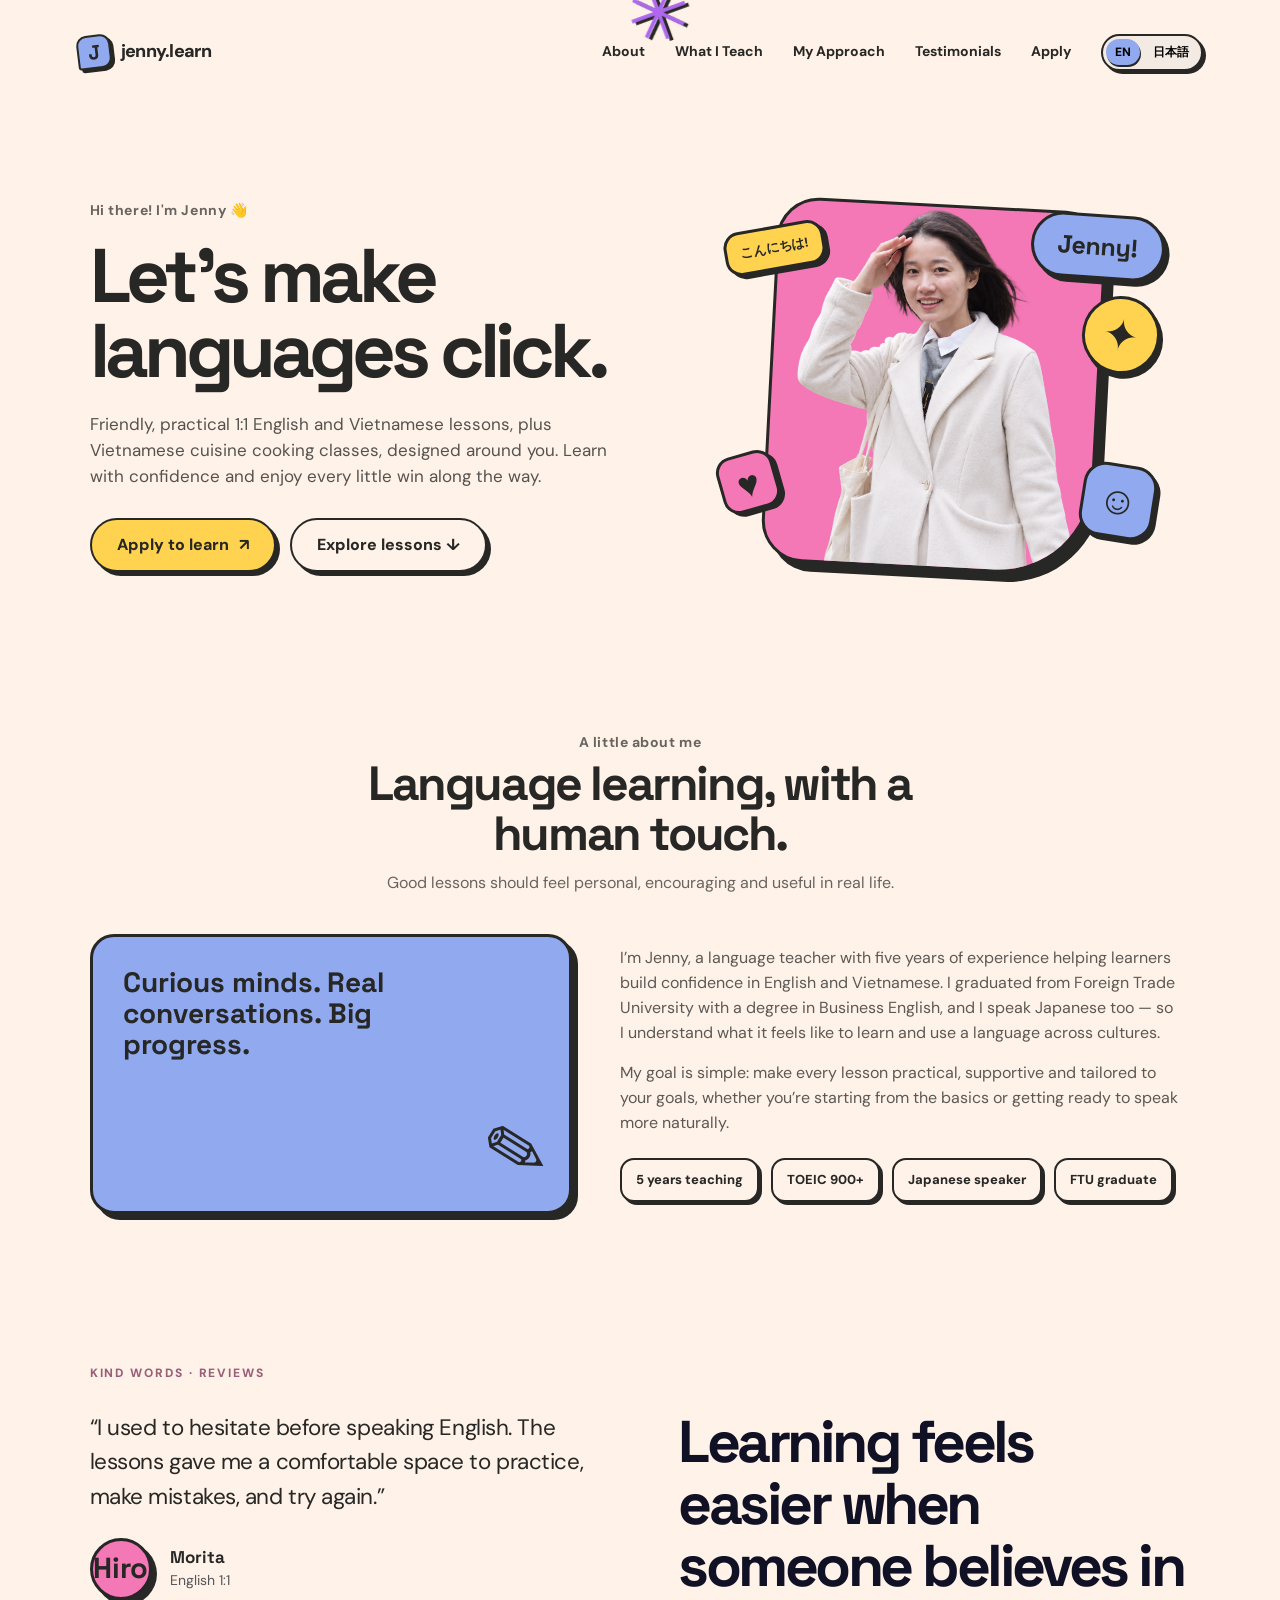
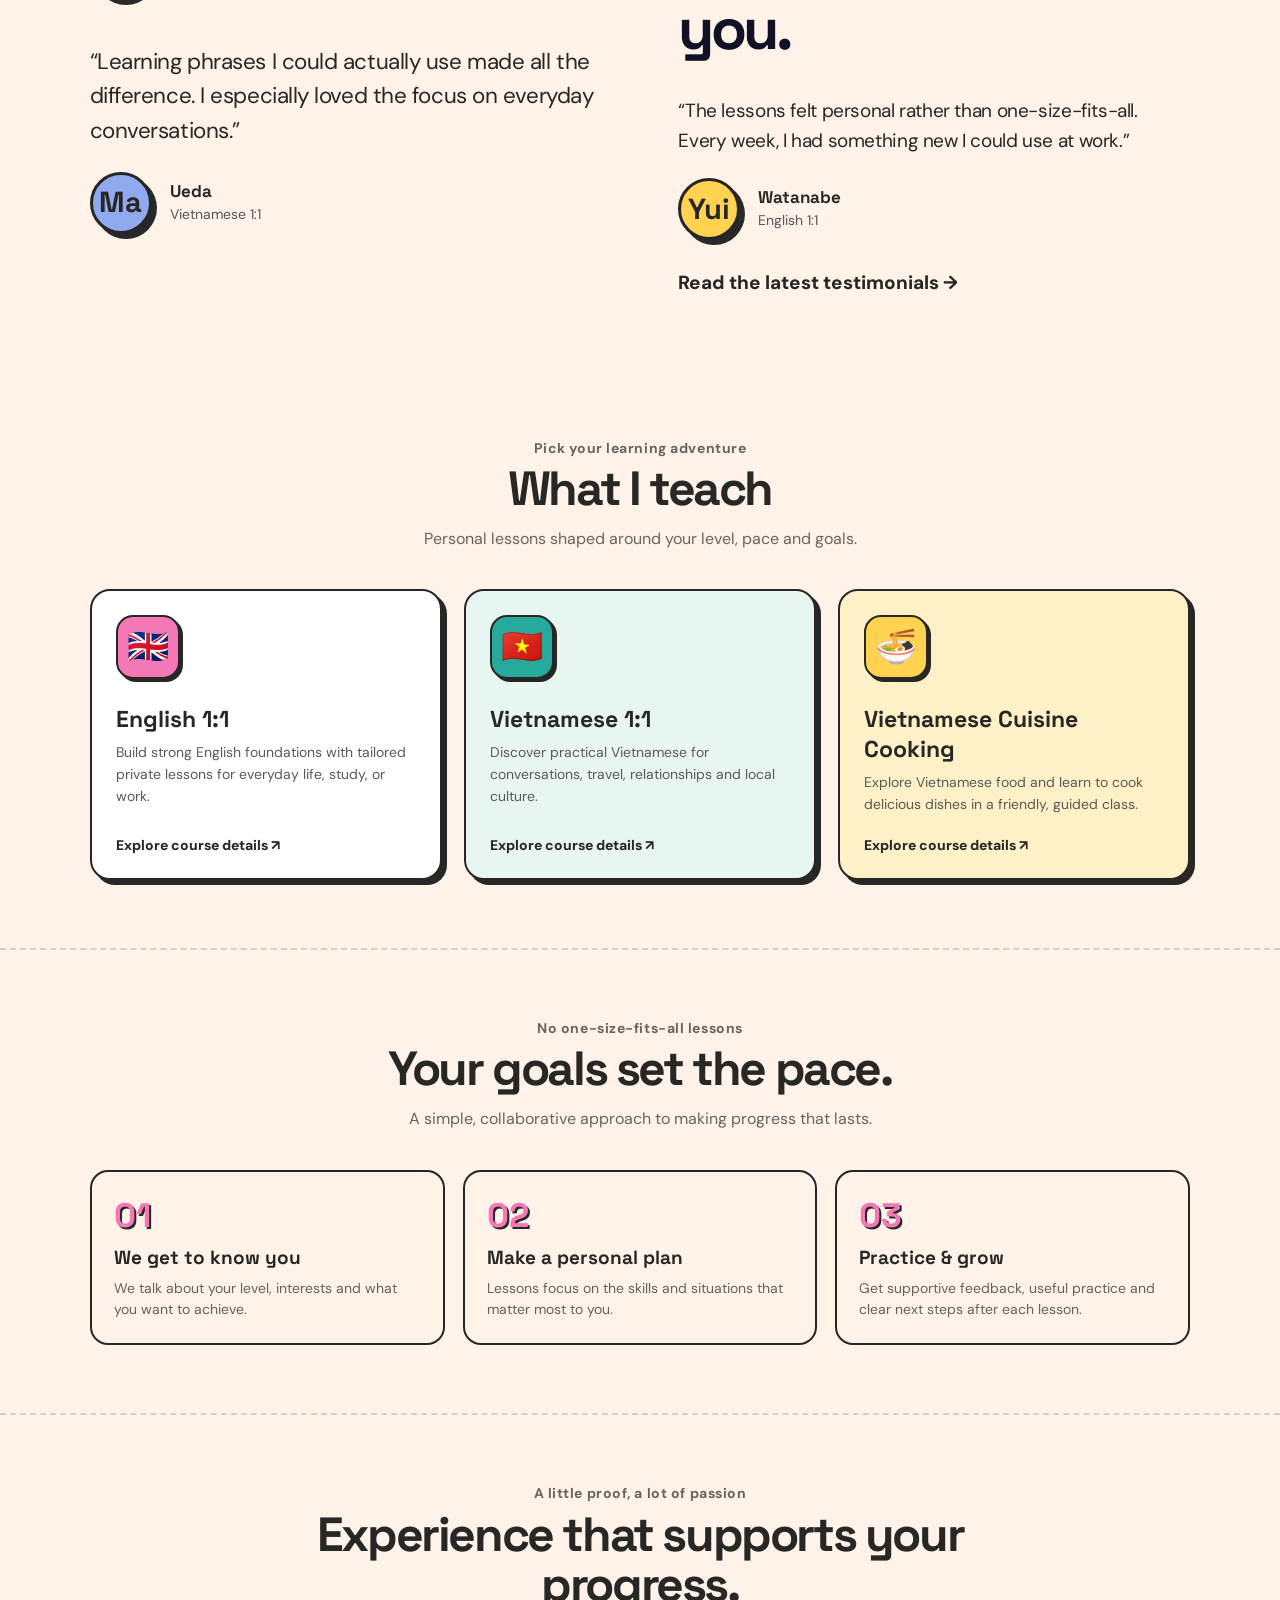
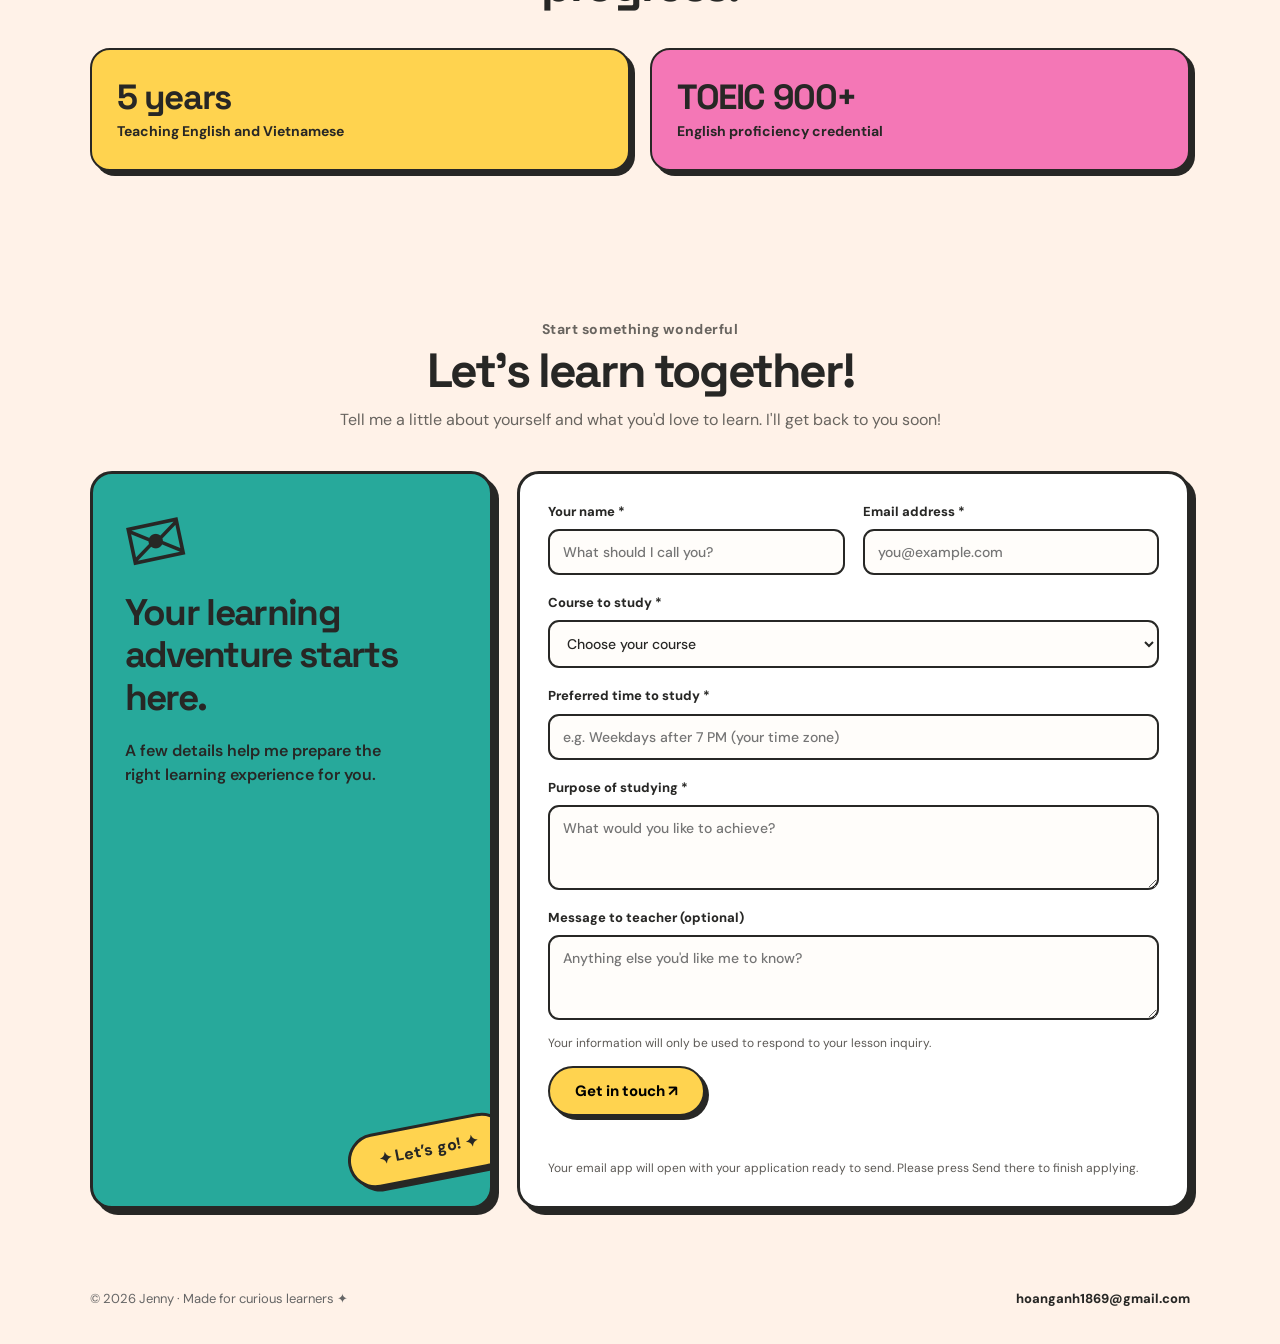
==== index.html @ 52e464a5 "first commit" ====
<!doctype html>
<html lang="en">
<head>
<meta charset="utf-8">
<meta name="viewport" content="width=device-width, initial-scale=1">
<meta name="theme-color" content="#fff2e8">
<meta name="description" content="Personal English and Vietnamese lessons with Jenny — practical, encouraging 1:1 language learning.">
<title>Jenny — Learn with confidence</title>
<link rel="preconnect" href="https://fonts.googleapis.com">
<link rel="preconnect" href="https://fonts.gstatic.com" crossorigin>
<link href="https://fonts.googleapis.com/css2?family=DM+Sans:wght@400;500;600;700;800&family=Space+Grotesk:wght@400;500;600;700&display=swap" rel="stylesheet">
<link rel="stylesheet" href="style.css">
</head>
<body>
<div class="site-shell">
  <div class="decor decor-left">✳</div><div class="decor decor-right"></div>
  <header class="site-header"><div class="header-orbit" aria-hidden="true">✳</div>
    <a class="brand" href="#home" aria-label="Jenny home"><span class="brand-mark">J</span><span>jenny.learn</span></a>
    <button class="menu-toggle" aria-expanded="false" aria-controls="nav">Menu ☰</button>
    <nav id="nav">
      <a href="#about" data-i18n="navAbout">About</a><a href="#courses" data-i18n="navCourses">What I Teach</a><a href="#approach" data-i18n="navApproach">My Approach</a><a href="#testimonials" data-i18n="navTestimonials">Testimonials</a><a href="#contact" data-i18n="navContact">Apply</a><div class="lang-switch" role="group" aria-label="Language"><button type="button" class="lang-btn active" data-lang="en" aria-pressed="true">EN</button><button type="button" class="lang-btn" data-lang="ja" aria-pressed="false">日本語</button></div>
    </nav>
  </header>

  <main>
    <section class="hero" id="home">
      <div class="hero-content reveal">
        <div class="eyebrow" data-i18n="heroEyebrow">Hi there! I'm Jenny 👋</div>
        <h1><span data-i18n="heroTitle">Let’s make languages click.</span></h1>
        <p class="hero-copy" data-i18n="heroCopy">Friendly, practical 1:1 English and Vietnamese lessons, plus Vietnamese cuisine cooking classes, designed around you. Learn with confidence and enjoy every little win along the way.</p>
        <div class="actions">
          <a class="btn btn-primary" href="#contact"><span data-i18n="heroCTA">Apply to learn</span> <span>↗</span></a>
          <a class="btn btn-secondary" href="#courses"><span data-i18n="heroExplore">Explore lessons ↓</span></a>
        </div>
      </div>
      <div class="hero-art reveal">
        <div class="name-pill">Jenny!</div>
        <div class="photo-frame">
          <img src="assets/jenny-autumn.png" alt="Jenny in an autumn park" class="hero-photo" loading="eager">
        </div>
        <!-- <div class="sticker sticker-book" aria-hidden="true">ABC</div> -->
        <div class="sticker sticker-star" aria-hidden="true">✦</div>
        <div class="sticker sticker-smile" aria-hidden="true">☺</div><div class="sticker sticker-heart" aria-hidden="true">♥</div><div class="sticker sticker-bubble" aria-hidden="true">こんにちは!</div>
      </div>
    </section>

    <section class="section reveal" id="about">
      <div class="section-heading"><div class="eyebrow" data-i18n="aboutEyebrow">A little about me</div><h2 data-i18n="aboutTitle">Language learning, with a human touch.</h2><p data-i18n="aboutSubtitle">Good lessons should feel personal, encouraging and useful in real life.</p></div>
      <div class="about-grid">
        <div class="about-note"><h3 data-i18n="aboutCard">Curious minds. Real conversations. Big progress.</h3><div class="scribble" aria-hidden="true">✎</div></div>
        <div class="about-text">
          <p data-i18n="aboutP1">I’m Jenny, a language teacher with five years of experience helping learners build confidence in English and Vietnamese. I graduated from Foreign Trade University with a degree in Business English, and I speak Japanese too — so I understand what it feels like to learn and use a language across cultures.</p>
          <p data-i18n="aboutP2">My goal is simple: make every lesson practical, supportive and tailored to your goals, whether you’re starting from the basics or getting ready to speak more naturally.</p>
          <div class="facts"><span class="fact" data-i18n="fact1">5 years teaching</span><span class="fact">TOEIC 900+</span><span class="fact" data-i18n="fact3">Japanese speaker</span><span class="fact" data-i18n="fact4">FTU graduate</span></div>
        </div>
      </div>
    </section>

    <section class="section testimonials-section reveal" id="testimonials">
      <div class="testimonials-kicker" data-i18n="reviewsKicker">KIND WORDS · REVIEWS</div>
      <div class="testimonials-layout">
        <div class="review-list" id="homeReviews"></div>
        <div class="review-feature">
          <h2 data-i18n="reviewsHeadline">Learning feels easier when someone believes in you.</h2>
          <div class="featured-review" id="featuredReview"></div>
          <a class="text-arrow" href="testimonials.html" data-i18n="reviewsLink">Read the latest testimonials →</a>
        </div>
      </div>
    </section>


    <section class="section reveal" id="courses">
      <div class="section-heading"><div class="eyebrow" data-i18n="coursesEyebrow">Pick your learning adventure</div><h2 data-i18n="coursesTitle">What I teach</h2><p data-i18n="coursesSubtitle">Personal lessons shaped around your level, pace and goals.</p></div>
      <div class="course-grid">
        <article class="course"><div class="course-icon">🇬🇧</div><h3 data-i18n="englishTitle">English 1:1</h3><p data-i18n="englishDesc">Build strong English foundations with tailored private lessons for everyday life, study, or work.</p><button type="button" data-course="english" class="course-open" aria-haspopup="dialog" aria-controls="courseDialog" data-i18n="courseDetails">Explore course details ↗</button></article>
        <article class="course"><div class="course-icon">🇻🇳</div><h3 data-i18n="vietnameseTitle">Vietnamese 1:1</h3><p data-i18n="vietnameseDesc">Discover practical Vietnamese for conversations, travel, relationships and local culture.</p><button type="button" data-course="vietnamese" class="course-open" aria-haspopup="dialog" aria-controls="courseDialog" data-i18n="courseDetails">Explore course details ↗</button></article>
        <article class="course"><div class="course-icon">🍜</div><h3 data-i18n="cookingTitle">Vietnamese Cuisine Cooking</h3><p data-i18n="cookingDesc">Explore Vietnamese food and learn to cook delicious dishes in a friendly, guided class.</p><button type="button" data-course="cooking" class="course-open" aria-haspopup="dialog" aria-controls="courseDialog" data-i18n="courseDetails">Explore course details ↗</button></article>
      </div>
    </section>

    <section class="section method reveal" id="approach">
      <div class="section-heading"><div class="eyebrow" data-i18n="methodEyebrow">No one-size-fits-all lessons</div><h2 data-i18n="methodTitle">Your goals set the pace.</h2><p data-i18n="methodSubtitle">A simple, collaborative approach to making progress that lasts.</p></div>
      <div class="method-grid">
        <article class="method-item"><div class="method-number">01</div><h3 data-i18n="method1Title">We get to know you</h3><p data-i18n="method1Desc">We talk about your level, interests and what you want to achieve.</p></article>
        <article class="method-item"><div class="method-number">02</div><h3 data-i18n="method2Title">Make a personal plan</h3><p data-i18n="method2Desc">Lessons focus on the skills and situations that matter most to you.</p></article>
        <article class="method-item"><div class="method-number">03</div><h3 data-i18n="method3Title">Practice & grow</h3><p data-i18n="method3Desc">Get supportive feedback, useful practice and clear next steps after each lesson.</p></article>
      </div>
    </section>

    <section class="section reveal">
      <div class="section-heading"><div class="eyebrow" data-i18n="proofEyebrow">A little proof, a lot of passion</div><h2 data-i18n="proofTitle">Experience that supports your progress.</h2></div>
      <div class="credentials">
        <div class="credential"><strong data-i18n="years">5 years</strong><span data-i18n="teaching">Teaching English and Vietnamese</span></div>
        <div class="credential"><strong>TOEIC 900+</strong><span data-i18n="toeic">English proficiency credential</span></div>
      </div>
    </section>


    <section class="application-section section reveal" id="contact">
      <div class="section-heading"><div class="eyebrow" data-i18n="applyEyebrow">Start something wonderful</div><h2 data-i18n="applyTitle">Let's learn together!</h2><p data-i18n="applySubtitle">Tell me a little about yourself and what you'd love to learn. I'll get back to you soon!</p></div>
      <div class="application-layout">
        <aside class="application-aside"><div class="aside-doodle" aria-hidden="true">✉</div><h3 data-i18n="asideTitle">Your learning adventure starts here.</h3><p data-i18n="asideDesc">A few details help me prepare the right learning experience for you.</p><div class="aside-sticker" data-i18n="asideSticker">✦ Let's go! ✦</div></aside>
        <form id="applicationForm" class="application-form" novalidate>
          <div class="form-grid">
            <label class="field"><span data-i18n="labelName">Your name *</span><input type="text" name="student_name" autocomplete="name" required maxlength="100" data-placeholder="namePlaceholder" placeholder="What should I call you?"></label>
            <label class="field"><span data-i18n="labelEmail">Email address *</span><input type="email" name="student_email" autocomplete="email" required maxlength="254" data-placeholder="emailPlaceholder" placeholder="you@example.com"></label>
            <label class="field full"><span data-i18n="labelCourse">Course to study *</span><select name="course" id="courseSelect" required><option value="" data-i18n="chooseCourse">Choose your course</option><option value="english" data-i18n="englishTitle">English 1:1</option><option value="vietnamese" data-i18n="vietnameseTitle">Vietnamese 1:1</option><option value="cooking" data-i18n="cookingTitle">Vietnamese Cuisine Cooking</option></select></label>
            <label class="field full"><span data-i18n="labelTime">Preferred time to study *</span><input type="text" name="preferred_time" required maxlength="150" data-placeholder="timePlaceholder" placeholder="e.g. Weekdays after 7 PM (your time zone)"></label>
            <label class="field full"><span data-i18n="labelPurpose">Purpose of studying *</span><textarea name="purpose" required maxlength="2000" rows="3" data-placeholder="purposePlaceholder" placeholder="What would you like to achieve?"></textarea></label>
            <label class="field full"><span data-i18n="labelMessage">Message to teacher (optional)</span><textarea name="message" maxlength="3000" rows="3" data-placeholder="messagePlaceholder" placeholder="Anything else you'd like me to know?"></textarea></label>
          </div>
          <p class="form-privacy" data-i18n="formPrivacy">Your information will only be used to respond to your lesson inquiry.</p>
          <button type="submit" class="btn btn-primary submit-btn"><span data-i18n="submit">Get in touch ↗</span></button>
          <p id="formStatus" class="form-status" role="status" aria-live="polite"></p>
          <p class="form-note" data-i18n="formNote">Your email app will open with your application ready to send. Please press Send there to finish applying.</p>
        </form>
      </div>
    </section>
    <dialog class="course-dialog" id="courseDialog" aria-labelledby="courseDialogTitle">
      <button type="button" class="dialog-close" id="closeCourseDialog" aria-label="Close">×</button>
      <div class="dialog-tag" data-i18n="dialogTag">LET'S LEARN TOGETHER ✦</div>
      <div class="dialog-emoji" id="courseDialogEmoji" aria-hidden="true">✦</div>
      <h2 id="courseDialogTitle"></h2>
      <p id="courseDialogIntro"></p>
      <h3 data-i18n="dialogLearn">What we'll explore</h3>
      <ul id="courseDialogTopics"></ul>
      <h3 data-i18n="dialogFor">Who is it for?</h3>
      <p id="courseDialogAudience"></p>
      <p class="dialog-note" data-i18n="dialogNote">Lesson plans are tailored to your goals. Schedule and pricing are confirmed directly with Jenny.</p>
      <a href="#contact" class="btn btn-primary" id="dialogApply" data-i18n="dialogApply">Apply for this course ↗</a>
    </dialog>
  </main>
  <footer><span>© <span id="year"></span> Jenny · <span data-i18n="footer">Made for curious learners ✦</span></span><a href="mailto:Haoanh221197@gmail.com">hoanganh1869@gmail.com</a></footer>
</div>
<script src="script.js" defer></script>
</body>
</html>
---- style.css ----
:root{
 --cream:#fff2e8;--paper:#fffdfa;--ink:#272725;--blue:#91a9ef;--pink:#f477b6;
 --teal:#27a99b;--yellow:#ffd34f;--purple:#ad68ef;--line:3px solid var(--ink);
 --shadow:6px 6px 0 var(--ink);--round:24px;
}
*{box-sizing:border-box}
html{scroll-behavior:smooth}
body{margin:0;background:var(--cream);color:var(--ink);font-family:"DM Sans",sans-serif;line-height:1.55;overflow-x:hidden}
a{color:inherit}
button,a{-webkit-tap-highlight-color:transparent}
.site-shell{width:min(1160px,calc(100% - 44px));margin:68px auto 34px;background:var(--paper);border:var(--line);border-radius:30px;position:relative;z-index:1}
header{height:88px;padding:0 7.5%;display:flex;align-items:center;justify-content:space-between;gap:20px}
.brand{display:flex;align-items:center;gap:10px;text-decoration:none;font-weight:800;letter-spacing:-.04em}
.brand-mark{width:34px;height:34px;display:grid;place-items:center;background:var(--blue);border:2px solid var(--ink);border-radius:10px 10px 10px 3px;box-shadow:3px 3px 0 var(--ink);font-family:"Space Grotesk";font-size:20px;transform:rotate(-7deg)}
nav{display:flex;gap:30px;align-items:center}
nav a{text-decoration:none;font-weight:700;font-size:14px;position:relative}
nav a:after{content:"";position:absolute;left:0;bottom:-5px;width:0;height:3px;background:var(--pink);transition:width .22s}
nav a:hover:after{width:100%}
.menu-toggle{display:none;background:var(--yellow);border:2px solid var(--ink);border-radius:12px;padding:8px 12px;font-weight:800}
.hero{min-height:560px;padding:74px 7.5% 70px;display:grid;grid-template-columns:1.04fr .96fr;align-items:center;gap:34px}
.eyebrow{font-weight:700;color:#68645f;letter-spacing:.04em;font-size:14px}
h1,h2,h3,p{margin-top:0}
h1{font-family:"Space Grotesk",sans-serif;font-size:clamp(48px,6.1vw,76px);line-height:.99;letter-spacing:-.065em;margin:17px 0 22px;max-width:600px}
h1 .highlight{position:relative;white-space:nowrap;z-index:0}
h1 .highlight:after{content:"";position:absolute;z-index:-1;left:-3px;right:-5px;bottom:2px;height:20px;background:var(--yellow);transform:rotate(-1.5deg)}
.hero-copy{font-size:17px;max-width:520px;color:#55534f}
.hero-copy strong{color:var(--ink)}
.actions{display:flex;gap:14px;align-items:center;flex-wrap:wrap;margin-top:28px}
.btn{display:inline-flex;align-items:center;justify-content:center;gap:10px;text-decoration:none;border:2.5px solid var(--ink);border-radius:999px;padding:13px 25px;font-weight:800;box-shadow:4px 4px 0 var(--ink);transition:transform .18s,box-shadow .18s}
.btn:hover{transform:translate(3px,3px);box-shadow:1px 1px 0 var(--ink)}
.btn-primary{background:var(--yellow)}
.btn-secondary{background:var(--paper)}
.hero-art{min-height:390px;position:relative;display:grid;place-items:center}
.photo-frame{width:min(330px,78%);height:365px;background:var(--pink);border:var(--line);border-radius:34px 34px 90px 34px;box-shadow:9px 9px 0 var(--ink);transform:rotate(3deg);overflow:hidden;position:relative;display:grid;place-items:center}
.photo-frame iframe{width:100%;height:100%;border:0;background:#f8d7e8}
.photo-fallback{position:absolute;inset:0;display:flex;align-items:center;justify-content:center;flex-direction:column;text-align:center;padding:24px;background:linear-gradient(145deg,#f7a7d2,#f477b6);pointer-events:none}
.photo-fallback .initial{font-family:"Space Grotesk";font-size:100px;line-height:1;font-weight:700;color:var(--paper);text-shadow:5px 5px 0 var(--ink)}
.photo-fallback small{font-weight:700;margin-top:12px}
.sticker{position:absolute;border:var(--line);box-shadow:4px 4px 0 var(--ink);display:grid;place-items:center;z-index:2;animation:float 4.5s ease-in-out infinite}
.sticker-star{width:78px;height:78px;background:var(--yellow);border-radius:50%;font-size:43px;right:1%;top:14%;transform:rotate(12deg)}
.sticker-book{width:86px;height:72px;background:var(--teal);border-radius:18px;left:0;top:28%;font-size:38px;transform:rotate(-9deg);animation-delay:-1s}
.sticker-smile{width:74px;height:74px;background:var(--blue);border-radius:22px;bottom:4%;right:4%;font-size:39px;transform:rotate(9deg);animation-delay:-2s}
.name-pill{position:absolute;top:2%;right:-2%;background:var(--blue);border:var(--line);border-radius:999px;padding:10px 24px;font-family:"Space Grotesk";font-size:25px;font-weight:700;box-shadow:5px 5px 0 var(--ink);transform:rotate(4deg);z-index:3}
@keyframes float{0%,100%{translate:0 0}50%{translate:0 -11px}}
.section{padding:68px 7.5%}
.section-heading{text-align:center;margin:0 auto 38px;max-width:650px}
.section-heading .eyebrow{margin-bottom:5px}
h2{font-family:"Space Grotesk";font-size:clamp(34px,4vw,48px);letter-spacing:-.05em;line-height:1.05;margin-bottom:12px}
.section-heading p{color:#68645f;margin-bottom:0}
.about-grid{display:grid;grid-template-columns:.9fr 1.1fr;gap:28px;align-items:stretch}
.about-note{background:var(--blue);border:var(--line);border-radius:var(--round);box-shadow:var(--shadow);padding:30px;position:relative;overflow:hidden}
.about-note h3{font:700 28px "Space Grotesk";line-height:1.1;max-width:300px}
.about-note .scribble{font-size:76px;position:absolute;right:20px;bottom:0;transform:rotate(-13deg)}
.about-text{padding:12px 10px 12px 20px}
.about-text p{color:#5c5955}
.facts{display:flex;gap:12px;flex-wrap:wrap;margin-top:22px}
.fact{background:var(--paper);border:2px solid var(--ink);border-radius:14px;padding:10px 14px;font-size:13px;font-weight:800;box-shadow:3px 3px 0 var(--ink)}
.course-grid{display:grid;grid-template-columns:repeat(3,1fr);gap:22px}
.course{min-height:280px;background:white;border:2.5px solid var(--ink);border-radius:20px;box-shadow:5px 5px 0 var(--ink);padding:24px;display:flex;flex-direction:column;transition:transform .2s,box-shadow .2s}
.course:hover{transform:translateY(-7px) rotate(-.5deg);box-shadow:8px 12px 0 var(--ink)}
.course:nth-child(2){background:#e8f6f2}.course:nth-child(3){background:#fff1c7}
.course-icon{width:64px;height:64px;border:2px solid var(--ink);border-radius:17px;display:grid;place-items:center;font-size:34px;box-shadow:3px 3px 0 var(--ink);margin-bottom:25px;background:var(--pink)}
.course:nth-child(2) .course-icon{background:var(--teal)}.course:nth-child(3) .course-icon{background:var(--yellow)}
.course h3{font:700 23px "Space Grotesk";margin-bottom:8px}
.course p{font-size:14px;color:#5c5955;margin-bottom:20px}
.course a{margin-top:auto;font-size:14px;font-weight:800;text-decoration:none}
.method{background:#f7f4f0;border-top:2px dashed #d7d0c8;border-bottom:2px dashed #d7d0c8}
.method-grid{display:grid;grid-template-columns:repeat(3,1fr);gap:18px}
.method-item{padding:22px;border:2px solid var(--ink);border-radius:18px;background:var(--paper)}
.method-number{font:700 34px "Space Grotesk";color:var(--pink);text-shadow:2px 2px 0 var(--ink)}
.method-item h3{font:700 19px "Space Grotesk";margin:8px 0}
.method-item p{font-size:14px;color:#65615d;margin:0}
.credentials{display:grid;grid-template-columns:1fr 1fr;gap:20px}
.credential{padding:25px;border:2.5px solid var(--ink);border-radius:20px;box-shadow:5px 5px 0 var(--ink);background:var(--yellow)}
.credential:nth-child(2){background:var(--pink)}
.credential strong{display:block;font:700 35px "Space Grotesk";letter-spacing:-.04em}
.credential span{font-size:14px;font-weight:700}
.cta{margin:15px 7.5% 70px;padding:48px 35px;text-align:center;background:var(--teal);border:var(--line);border-radius:26px;box-shadow:var(--shadow);position:relative;overflow:hidden}
.cta h2{max-width:650px;margin:0 auto 14px}
.cta p{max-width:540px;margin:0 auto 24px;color:#174b46}
.cta .btn{background:var(--yellow)}
footer{padding:0 7.5% 35px;display:flex;justify-content:space-between;gap:20px;align-items:center;font-size:13px;color:#666}
footer a{font-weight:800;text-decoration:none;color:var(--ink)}
.decor{position:absolute;z-index:0;pointer-events:none;border:3px solid var(--ink);box-shadow:4px 4px 0 var(--ink)}
.decor-left{width:105px;height:105px;border-radius:50%;background:var(--pink);left:-38px;top:47%;display:grid;place-items:center;font-size:50px;transform:rotate(-15deg)}
.decor-right{width:65px;height:65px;background:var(--yellow);border-radius:18px;right:-20px;top:74%;transform:rotate(24deg)}
.reveal{opacity:0;transform:translateY(22px);transition:opacity .65s ease,transform .65s ease}
.reveal.visible{opacity:1;transform:translateY(0)}
@media(max-width:760px){
 .site-shell{width:calc(100% - 22px);margin:12px auto 20px;border-radius:22px}
 header{height:74px;padding:0 6%}
 .menu-toggle{display:block}
 nav{display:none;position:absolute;top:66px;left:5%;right:5%;padding:18px;background:var(--paper);border:2px solid var(--ink);border-radius:16px;box-shadow:4px 4px 0 var(--ink);flex-direction:column;align-items:flex-start;z-index:10}
 nav.open{display:flex}
 .hero{grid-template-columns:1fr;padding:48px 7% 55px;gap:15px}
 .hero-art{min-height:360px;grid-row:1}
 .photo-frame{height:315px;width:min(290px,75%)}
 .name-pill{right:0;top:0;font-size:20px}
 .sticker-book{left:1%;top:23%}.sticker-star{right:0;top:12%}
 .section{padding:52px 7%}
 .about-grid,.course-grid,.method-grid,.credentials{grid-template-columns:1fr}
 .about-text{padding:10px 0}
 .course{min-height:245px}
 .cta{margin:8px 7% 50px;padding:38px 20px}
 footer{padding:0 7% 28px;flex-direction:column;align-items:flex-start}
 .decor{display:none}
}
@media(prefers-reduced-motion:reduce){html{scroll-behavior:auto}*,*:before,*:after{animation:none!important;transition:none!important}.reveal{opacity:1;transform:none}}
/* Version 2: playful interactive details */
.hero-photo{width:100%;height:100%;object-fit:cover;object-position:center 42%;display:block;transform:scale(1.01);transition:transform .65s ease,filter .65s ease;filter:saturate(.86)}
.photo-frame:hover .hero-photo{transform:scale(1.085);filter:saturate(1.05)}
.hero .photo-frame{border-radius:42px 42px 95px 42px}
.sticker-heart{width:58px;height:58px;background:var(--pink);border-radius:16px;bottom:13%;left:4%;font-size:37px;transform:rotate(-16deg);animation-delay:-2.7s}
.sticker-bubble{padding:9px 13px;background:var(--yellow);border-radius:16px;font-weight:800;font-size:13px;top:3%;left:5%;transform:rotate(-10deg);animation-delay:-1.8s}
.sticker:hover{animation-play-state:paused;rotate:12deg}
.lang-switch{display:flex;align-items:center;gap:4px;padding:3px;background:#f3eae3;border:2px solid var(--ink);border-radius:99px;box-shadow:3px 3px 0 var(--ink)}
.lang-btn{border:0;border-radius:99px;padding:5px 9px;font:800 12px 'DM Sans',sans-serif;background:transparent;cursor:pointer;white-space:nowrap}
.lang-btn.active{background:var(--blue);box-shadow:1px 2px 0 var(--ink)}
.application-section{padding-top:80px;padding-bottom:80px}
.application-layout{display:grid;grid-template-columns:.75fr 1.25fr;gap:24px;align-items:stretch}
.application-aside{position:relative;overflow:hidden;background:var(--teal);border:var(--line);border-radius:22px;box-shadow:var(--shadow);padding:32px;min-height:410px}
.application-aside h3{font:700 clamp(25px,3vw,37px)/1.14 'Space Grotesk',sans-serif;letter-spacing:-.045em;margin:12px 0 20px}
.application-aside p{max-width:270px;font-weight:600}
.aside-doodle{font-size:74px;line-height:1;transform:rotate(-12deg);display:inline-block}
.aside-sticker{position:absolute;bottom:28px;right:-20px;background:var(--yellow);border:var(--line);box-shadow:4px 4px 0 var(--ink);border-radius:999px;padding:12px 28px;font-weight:800;transform:rotate(-11deg)}
.application-form{background:#fff;border:var(--line);border-radius:22px;box-shadow:var(--shadow);padding:28px}
.form-grid{display:grid;grid-template-columns:repeat(2,minmax(0,1fr));gap:18px}
.field{display:flex;flex-direction:column;gap:7px;font-size:13px;font-weight:800}
.field.full{grid-column:1/-1}
.field input,.field select,.field textarea{width:100%;border:2px solid var(--ink);border-radius:11px;background:#fffdfa;padding:12px 13px;color:var(--ink);font:500 14px 'DM Sans',sans-serif;outline-offset:3px}
.field textarea{resize:vertical;min-height:85px}
.field input:focus,.field select:focus,.field textarea:focus{outline:3px solid var(--blue)}
.field :is(input,select,textarea):user-invalid{border-color:#d03d57}
.form-privacy,.form-note{font-size:12px;color:#5c5955;margin:14px 0}
.form-note{margin-bottom:0}
.submit-btn{cursor:pointer;font-family:inherit;font-size:15px}
.form-status{min-height:1.3em;font-size:13px;font-weight:700;margin:12px 0 0}
.form-status.error{color:#ad233c}
.form-status.success{color:#167468}
.course a:hover{text-decoration:underline;text-underline-offset:5px}
@media(max-width:760px){.application-layout{grid-template-columns:1fr}.application-aside{min-height:250px}.application-form{padding:20px}.form-grid{grid-template-columns:1fr}.field{grid-column:1/-1}.sticker-bubble{left:0;top:3%}.sticker-heart{left:0;bottom:9%}.hero-art{min-height:370px}.lang-switch{margin-top:3px}}
@media(prefers-reduced-motion:reduce){.hero-photo{transition:none}}

/* V3: open-canvas visual treatment; no outer website border */
body{background:#fff1e7}
.site-shell{width:min(1240px,100%);margin:0 auto;background:#fffaf6;border:0;border-radius:0;box-shadow:none;min-height:100vh}
.site-header{height:104px;padding:0 7.5%;position:relative;isolation:isolate}
.header-orbit{position:absolute;left:49%;top:-24px;font-size:77px;color:var(--purple);line-height:1;transform:rotate(-20deg);filter:drop-shadow(3px 3px 0 #272725);animation:headerSpin 11s ease-in-out infinite;pointer-events:none;z-index:-1}
@keyframes headerSpin{0%,100%{transform:rotate(-20deg) translateY(0)}50%{transform:rotate(30deg) translateY(9px)}}
.site-header .brand{font-size:18px;transition:transform .3s}
.site-header .brand:hover{transform:rotate(-3deg) scale(1.045)}
.site-header .brand-mark{transition:transform .45s cubic-bezier(.2,1.6,.3,1)}
.site-header .brand:hover .brand-mark{transform:rotate(20deg) scale(1.15)}
.site-header nav a{transition:transform .25s,color .25s}
.site-header nav a:hover{transform:translateY(-3px);color:#d14988}
.site-header nav a:after{height:6px;border-radius:99px;bottom:-9px}
.site-header .lang-switch{transition:transform .2s}
.site-header .lang-switch:hover{transform:rotate(-2deg)}
.decor-left,.decor-right{display:none}
.testimonials-section{padding-top:95px;padding-bottom:85px;background:#fffdfb}
.testimonials-kicker{font-size:12px;font-weight:800;letter-spacing:.16em;color:#9a5e7a;margin-bottom:28px}
.testimonials-layout{display:grid;grid-template-columns:1fr 1fr;gap:9%;align-items:start}
.review-list{display:grid;gap:45px}
.review-item blockquote{font-size:clamp(17px,1.75vw,23px);line-height:1.55;margin:0 0 23px;letter-spacing:-.02em}
.review-person{display:flex;gap:18px;align-items:center}
.review-person strong{display:block;font-family:'Space Grotesk',sans-serif;font-size:17px;line-height:1.3}
.review-person span{display:block;color:#57545a;font-size:14px;margin-top:2px}
.review-avatar{flex:none;width:62px;height:62px;border-radius:50%;border:3px solid #262626;box-shadow:5px 5px 0 #282828;display:grid;place-items:center;font-family:'Space Grotesk';font-size:29px;font-weight:800;background:#f477b6}
.avatar-1{background:#91a9ef}.avatar-2{background:#ffd34f}.avatar-3{background:#27a99b}
.review-feature h2{font-size:clamp(37px,4.6vw,62px);line-height:1.06;letter-spacing:-.06em;color:#111126;margin-bottom:36px}
.featured-review .review-item blockquote{font-size:19px}
.text-arrow{display:inline-block;margin-top:28px;font-size:19px;font-weight:800;text-decoration:none;transition:transform .2s}
.text-arrow:hover{transform:translateX(9px)}
.sample-disclosure{margin-top:38px;color:#756f71;font-size:12px;max-width:750px}
.reviews-page{padding:50px 7.5% 80px}
.back-link{display:inline-block;font-weight:800;text-decoration:none;margin-bottom:55px}
.reviews-page-intro{max-width:820px;margin-bottom:55px}
.reviews-page-intro h1{font-size:clamp(52px,7vw,95px);margin:12px 0 20px}
.reviews-page-intro>p:not(.sample-disclosure){font-size:20px;color:#555}
.all-reviews{display:grid;grid-template-columns:1fr 1fr;gap:34px 60px}
.all-reviews .review-item{border-bottom:1px solid #ddd4cf;padding-bottom:30px}
.reviews-bottom{margin-top:75px;text-align:center;background:#d8f4ee;padding:50px 20px;border-radius:26px}
.reviews-bottom h2{margin-bottom:25px}
.course-open{cursor:pointer}
.course-dialog{position:fixed;inset:0;margin:auto;width:min(620px,calc(100% - 28px));max-height:min(88vh,850px);overflow:auto;background:#fffaf6;color:#272725;border:3px solid #272725;border-radius:25px;box-shadow:12px 12px 0 #272725;padding:34px 42px 38px;animation:popIn .28s ease-out}
.course-dialog::backdrop{background:rgba(17,17,28,.65);backdrop-filter:blur(5px)}
@keyframes popIn{from{opacity:0;transform:translateY(18px) scale(.96)}to{opacity:1;transform:translateY(0) scale(1)}}
.dialog-close{position:absolute;right:18px;top:15px;border:2px solid #272725;background:#ffd34f;border-radius:50%;width:43px;height:43px;font-size:28px;cursor:pointer}
.dialog-tag{font-size:12px;font-weight:800;letter-spacing:.12em;margin-right:40px;color:#8d5272}
.dialog-emoji{font-size:55px;margin-top:8px}
.course-dialog h2{font-size:clamp(30px,4vw,45px);margin:6px 0 14px}
.course-dialog h3{font-family:'Space Grotesk';font-size:19px;margin:22px 0 9px}
.course-dialog p,.course-dialog li{color:#504c4a;font-size:15px}
.course-dialog ul{padding-left:22px;margin:0}.course-dialog li{padding-bottom:6px}
.course-dialog .dialog-note{font-size:12px;margin-top:24px}
.course-dialog .btn{margin-top:8px}
@media(max-width:760px){.site-shell{width:100%;margin:0;border-radius:0}.site-header{height:78px}.header-orbit{left:51%;font-size:54px;top:-8px}.testimonials-layout,.all-reviews{grid-template-columns:1fr}.testimonials-layout{gap:55px}.review-feature h2{font-size:40px}.course-dialog{padding:26px 23px 30px}.reviews-page{padding:35px 7% 60px}}
@media(prefers-reduced-motion:reduce){.header-orbit{animation:none}.course-dialog{animation:none}}

/* V4 — seamless warm canvas and consistent spacing */
:root{--cream:#fff2e8;--paper:#fff2e8}
html,body{background:var(--cream)}
body{margin:0}
.site-shell{background:transparent!important;width:100%;max-width:none;margin:0!important;border:0!important;border-radius:0!important;box-shadow:none!important;overflow:clip}
.site-header,.hero,.section,footer{width:100%;max-width:1440px;margin-left:auto;margin-right:auto}
.site-header{padding-left:clamp(24px,6vw,100px);padding-right:clamp(24px,6vw,100px)}
.hero,.section{padding-left:clamp(24px,7vw,110px);padding-right:clamp(24px,7vw,110px)}
footer{padding-left:clamp(24px,7vw,110px);padding-right:clamp(24px,7vw,110px)}
.testimonials-section,.method{background:transparent!important}
.testimonials-section{padding-top:82px;padding-bottom:72px}
.testimonials-layout{gap:clamp(30px,6vw,90px)}
.testimonials-section .review-item{padding:0}
.course-open{display:inline-block;margin-top:auto;align-self:flex-start;padding:0;border:0;background:none;color:var(--ink);font:800 14px 'DM Sans',sans-serif;text-align:left;cursor:pointer;text-decoration:underline;text-decoration-color:transparent;text-underline-offset:5px;transition:transform .2s,text-decoration-color .2s}
.course-open:hover,.course-open:focus-visible{transform:translateX(5px);text-decoration-color:currentColor}
.course-dialog{z-index:9999;box-sizing:border-box}
.course-dialog[open]{display:block}
.course-dialog #courseDialogTopics li::marker{color:#c34385}
.course-dialog #dialogApply{margin-bottom:5px}
@media(max-width:760px){.site-shell{width:100%}.site-header,.hero,.section,footer{padding-left:22px;padding-right:22px}.testimonials-section{padding-top:58px;padding-bottom:58px}.testimonials-layout{gap:38px}.course-open{min-height:44px;display:flex;align-items:center}.hero{padding-top:32px}}

/* V6 — retain the original V4 rounded portrait; stickers overlap its border */
.hero-art{isolation:isolate;min-height:390px}
.hero .photo-frame{width:min(330px,78%);height:365px;border:var(--line);border-radius:42px 42px 95px 42px;box-shadow:9px 9px 0 var(--ink);transform:rotate(3deg);overflow:hidden;position:relative;z-index:1;clip-path:none;padding:0;background:var(--pink)}
.hero .photo-frame .hero-photo{width:100%;height:100%;object-fit:cover;object-position:center 51%;clip-path:none;border-radius:0}
.hero-art .sticker,.hero-art .name-pill{z-index:5}
.hero-art .name-pill{right:5%;top:6%}
.hero-art .sticker-book{left:7%;top:25%}
.hero-art .sticker-star{right:6%;top:27%}
.hero-art .sticker-smile{right:7%;bottom:11%}
.hero-art .sticker-heart{left:8%;bottom:18%}
.hero-art .sticker-bubble{left:9%;top:9%}
@media(max-width:760px){
 .hero-art{min-height:370px}
 .hero .photo-frame{width:min(290px,75%);height:315px}
 .hero-art .name-pill{right:1%;top:6%}
 .hero-art .sticker-book{left:0;top:27%}
 .hero-art .sticker-star{right:0;top:30%}
 .hero-art .sticker-smile{right:0;bottom:12%}
 .hero-art .sticker-heart{left:0;bottom:19%}
 .hero-art .sticker-bubble{left:0;top:8%}
}
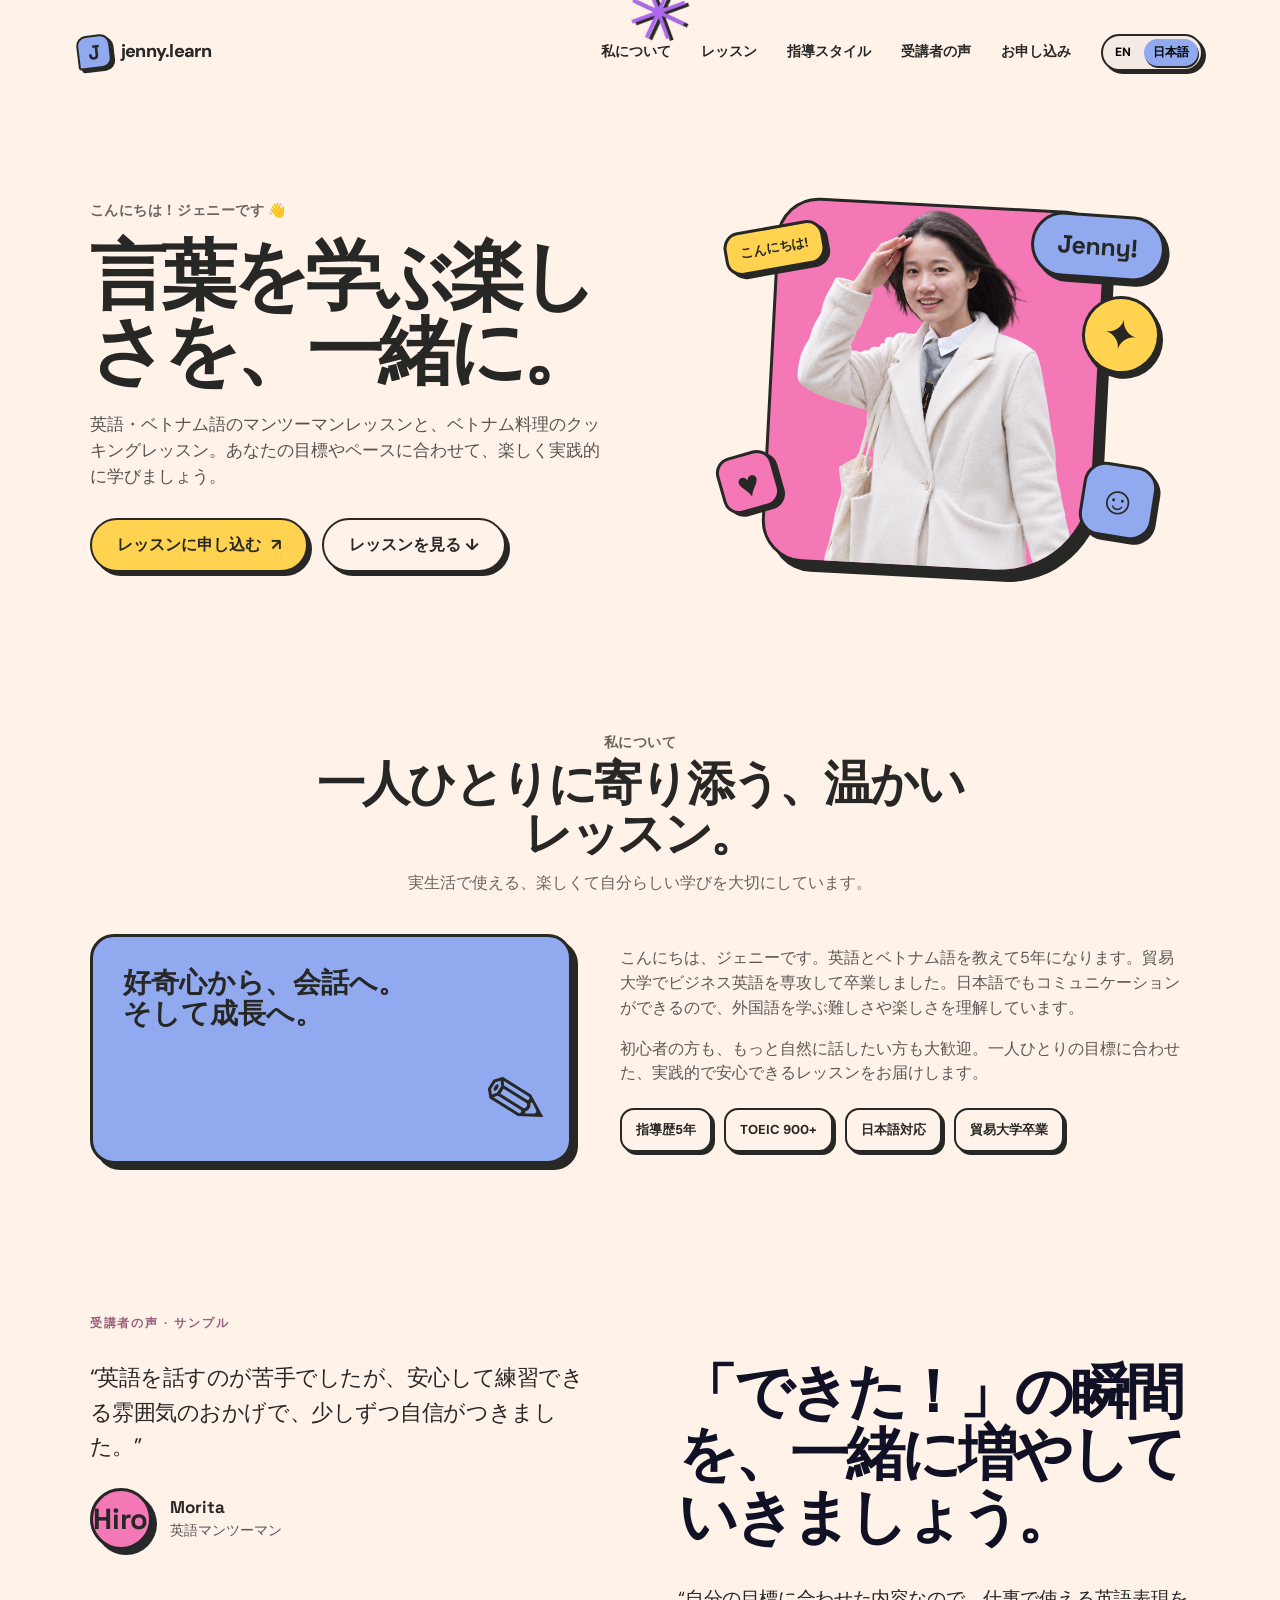
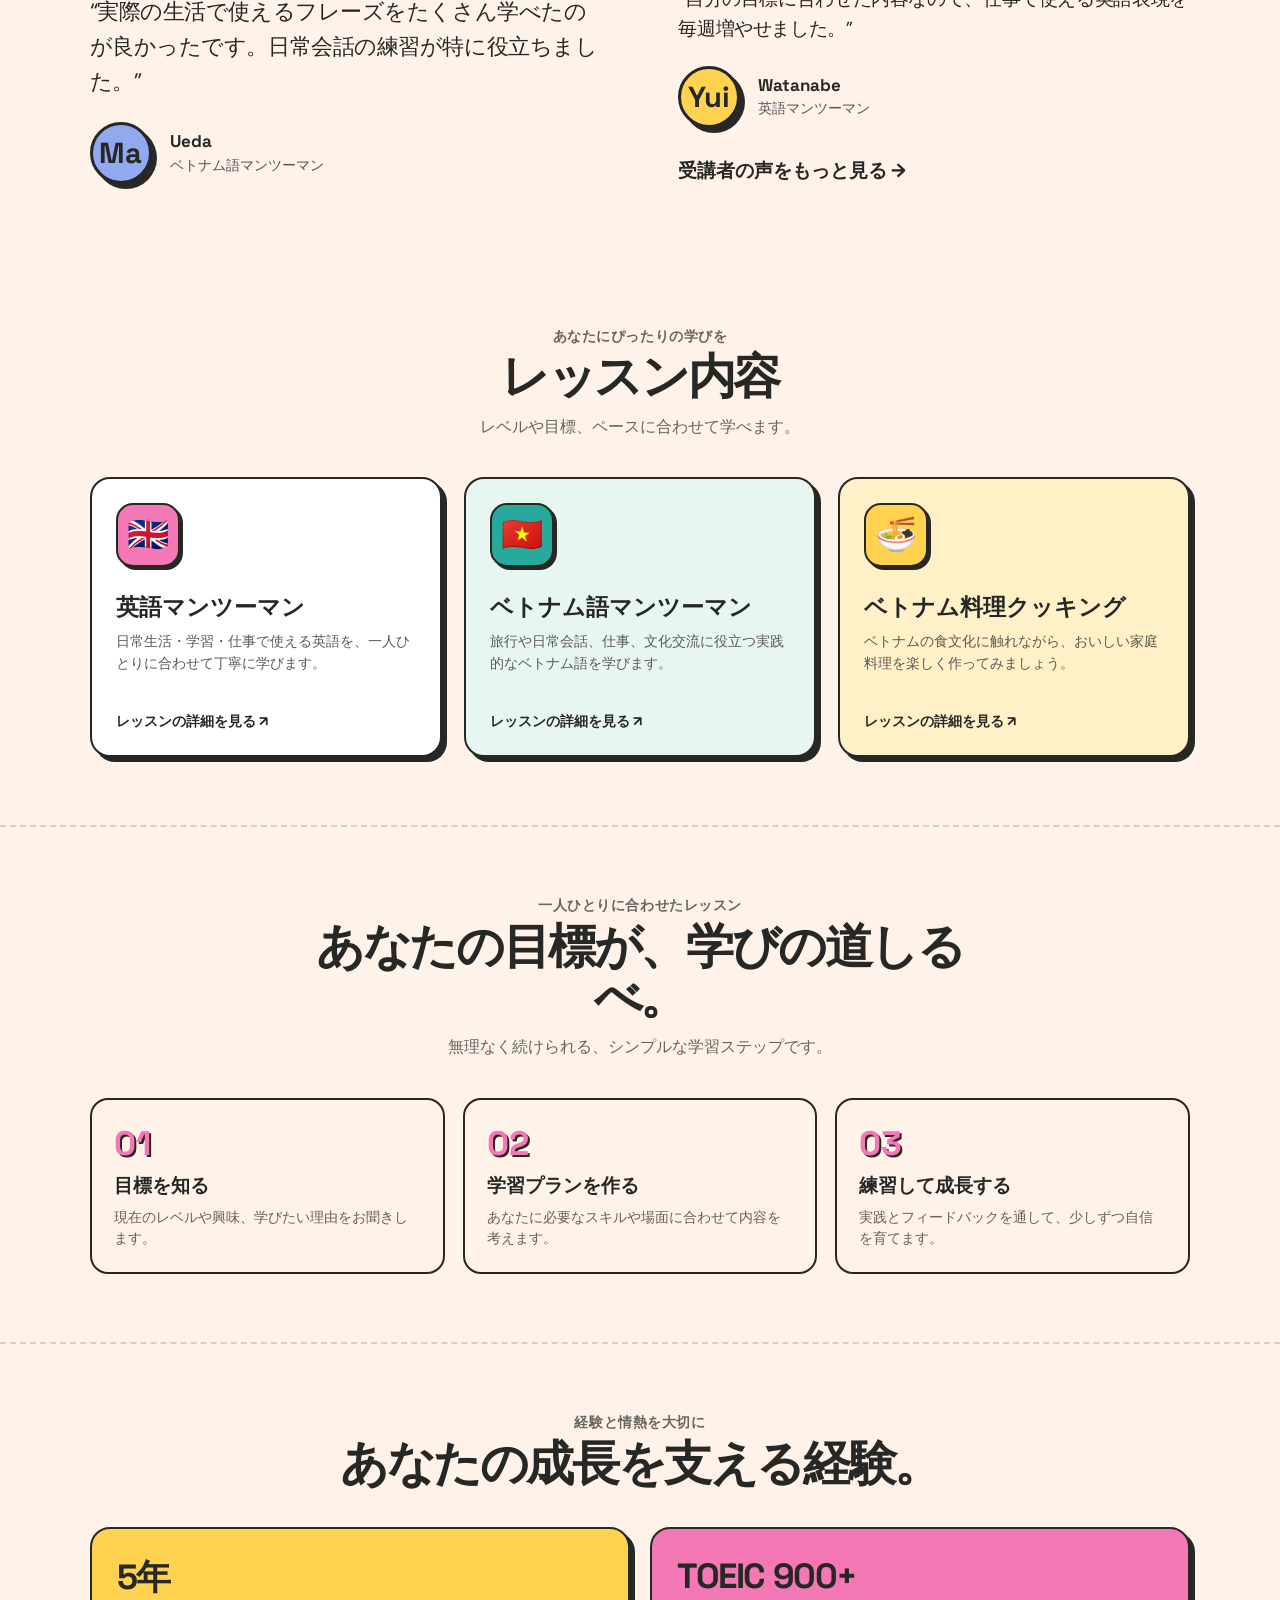
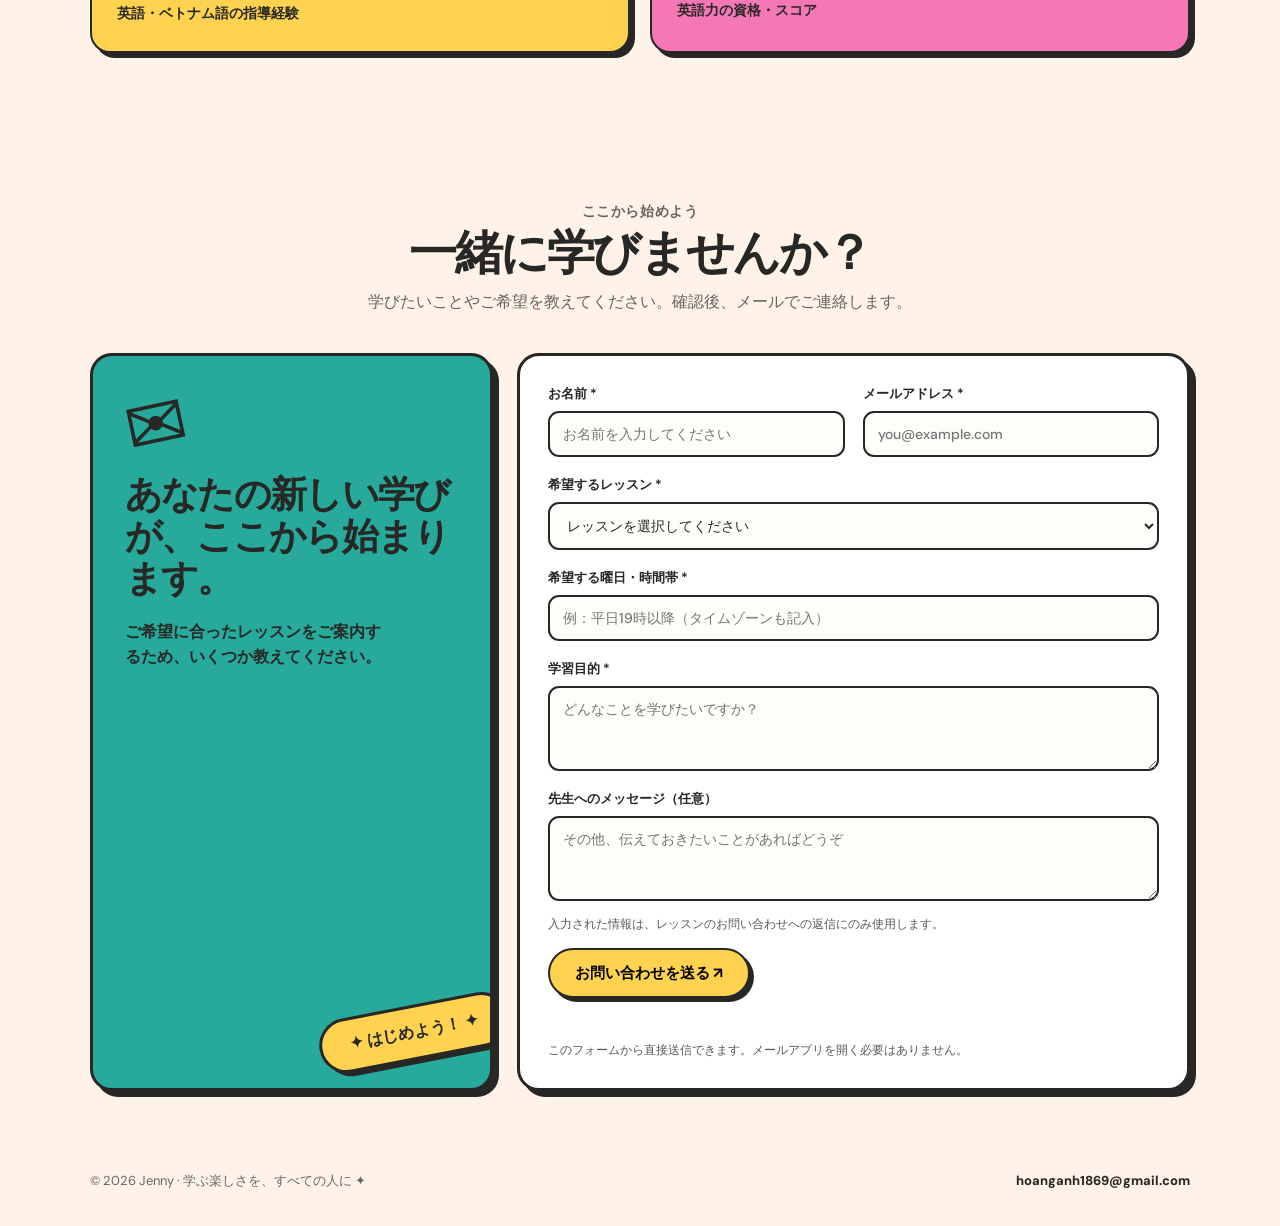
==== commit 443ba004: "Set Japanese" ====
--- a/index.html
+++ b/index.html
@@ -1,5 +1,5 @@
 <!doctype html>
-<html lang="en">
+<html lang="ja">
 <head>
 <meta charset="utf-8">
 <meta name="viewport" content="width=device-width, initial-scale=1">
--- a/style.css
+++ b/style.css
@@ -240,3 +240,13 @@
  .hero-art .sticker-heart{left:0;bottom:19%}
  .hero-art .sticker-bubble{left:0;top:8%}
 }
+
+/* V7 — keep mobile navigation above the hero portrait and stickers */
+.site-header{position:relative;z-index:1000;isolation:isolate;overflow:visible}
+.site-header .menu-toggle{position:relative;z-index:1002;cursor:pointer}
+.site-header nav{z-index:1001}
+.hero{position:relative;z-index:1}
+@media(max-width:760px){
+ .site-header nav{top:calc(100% - 3px);left:22px;right:22px;max-height:calc(100dvh - 90px);overflow-y:auto;overscroll-behavior:contain;z-index:1001}
+ .site-header nav.open{display:flex}
+}
